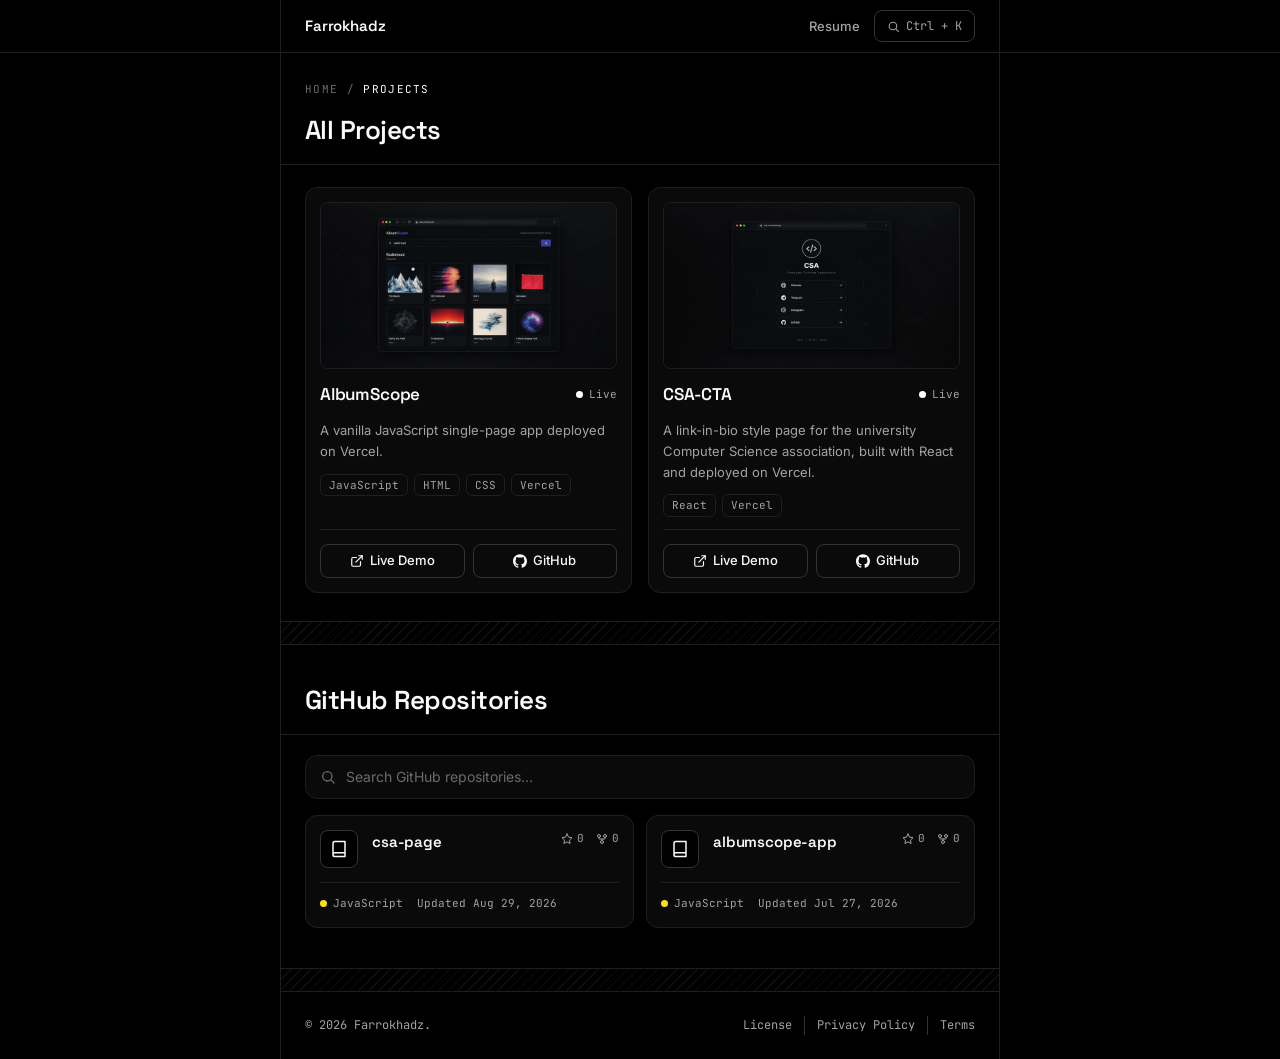
==== projects.html @ fb8f779f "set photo on cards" ====
<!doctype html>
<html lang="en">
  <head>
    <meta charset="UTF-8" />
    <meta name="viewport" content="width=device-width, initial-scale=1.0" />
    <meta name="description" content="Projects built by Farrokhadz." />
    <title>Projects</title>
    <link rel="preconnect" href="https://fonts.googleapis.com" />
    <link rel="preconnect" href="https://fonts.gstatic.com" crossorigin />
    <link
      href="https://fonts.googleapis.com/css2?family=Space+Grotesk:wght@500;600;700&family=Inter:wght@400;500;600&family=JetBrains+Mono:wght@400;700&display=swap"
      rel="stylesheet"
    />
    <link rel="stylesheet" href="style.css" />
  </head>
  <body>
    <header class="topbar">
      <div class="container topbar-inner">
        <a href="index.html" class="logo" aria-label="Aarab home">
          <span>Farrokhadz</span>
        </a>
        <div class="topbar-actions">
          <a href="#" class="topbar-link">Resume</a>
          <span class="tag search-badge">
            <svg
              width="12"
              height="12"
              viewBox="0 0 24 24"
              fill="none"
              stroke="currentColor"
              stroke-width="2"
              stroke-linecap="round"
              stroke-linejoin="round"
              aria-hidden="true"
            >
              <circle cx="11" cy="11" r="7" />
              <path d="M21 21l-4.35-4.35" />
            </svg>
            Ctrl + K
          </span>
        </div>
      </div>
    </header>

    <main class="container">
      <section class="section" id="projects">
        <nav class="label breadcrumb" aria-label="Breadcrumb"><a href="index.html">Home</a> / <span>Projects</span></nav>
        <div class="section-head">
          <h1 class="section-title">All Projects</h1>
        </div>
        <div class="projects-grid">
          <article class="card project-card">
            <img class="thumb project-thumb" src="images/AlbumScope.webp" alt="AlbumScope preview" width="1280" height="720" loading="lazy" />
            <div class="project-top">
              <h3 class="project-name">AlbumScope</h3>
              <span class="status"><span class="dot"></span>Live</span>
            </div>
            <p class="project-desc">A vanilla JavaScript single-page app deployed on Vercel.</p>
            <ul class="project-tags">
                <li class="tag">JavaScript</li>
                <li class="tag">HTML</li>
                <li class="tag">CSS</li>
                <li class="tag">Vercel</li>
            </ul>
            <div class="project-actions">
              <a href="https://albumscope.vercel.app/login.html" class="btn" target="_blank" rel="noopener noreferrer"><svg viewBox="0 0 24 24" fill="none" stroke="currentColor" stroke-width="2" stroke-linecap="round" stroke-linejoin="round" aria-hidden="true"><path d="M18 13v6a2 2 0 0 1-2 2H5a2 2 0 0 1-2-2V8a2 2 0 0 1 2-2h6" /><polyline points="15 3 21 3 21 9" /><line x1="10" y1="14" x2="21" y2="3" /></svg> Live Demo</a>
              <a href="https://github.com/Farrokhadz/albumscope-app" class="btn" target="_blank" rel="noopener noreferrer"><svg viewBox="0 0 24 24" fill="currentColor" aria-hidden="true"><path d="M12 .297c-6.63 0-12 5.373-12 12 0 5.303 3.438 9.8 8.205 11.385.6.113.82-.258.82-.577 0-.285-.01-1.04-.015-2.04-3.338.724-4.042-1.61-4.042-1.61C4.422 18.07 3.633 17.7 3.633 17.7c-1.087-.744.084-.729.084-.729 1.205.084 1.838 1.236 1.838 1.236 1.07 1.835 2.809 1.305 3.495.998.108-.776.417-1.305.76-1.605-2.665-.3-5.466-1.332-5.466-5.93 0-1.31.465-2.38 1.235-3.22-.135-.303-.54-1.523.105-3.176 0 0 1.005-.322 3.3 1.23.96-.267 1.98-.399 3-.405 1.02.006 2.04.138 3 .405 2.28-1.552 3.285-1.23 3.285-1.23.645 1.653.24 2.873.12 3.176.765.84 1.23 1.91 1.23 3.22 0 4.61-2.805 5.625-5.475 5.92.42.36.81 1.096.81 2.22 0 1.606-.015 2.896-.015 3.286 0 .315.21.69.825.57C20.565 22.092 24 17.592 24 12.297c0-6.627-5.373-12-12-12" /></svg> GitHub</a>
            </div>
          </article>
          <article class="card project-card">
            <img class="thumb project-thumb" src="images/Csa.webp" alt="CSA-CTA preview" width="1280" height="720" loading="lazy" />
            <div class="project-top">
              <h3 class="project-name">CSA-CTA</h3>
              <span class="status"><span class="dot"></span>Live</span>
            </div>
            <p class="project-desc">A link-in-bio style page for the university Computer Science association, built with React and deployed on Vercel.</p>
            <ul class="project-tags">
                <li class="tag">React</li>
                <li class="tag">Vercel</li>
            </ul>
            <div class="project-actions">
              <a href="https://www.razicsa.ir/" class="btn" target="_blank" rel="noopener noreferrer"><svg viewBox="0 0 24 24" fill="none" stroke="currentColor" stroke-width="2" stroke-linecap="round" stroke-linejoin="round" aria-hidden="true"><path d="M18 13v6a2 2 0 0 1-2 2H5a2 2 0 0 1-2-2V8a2 2 0 0 1 2-2h6" /><polyline points="15 3 21 3 21 9" /><line x1="10" y1="14" x2="21" y2="3" /></svg> Live Demo</a>
              <a href="https://github.com/Farrokhadz/csa-page" class="btn" target="_blank" rel="noopener noreferrer"><svg viewBox="0 0 24 24" fill="currentColor" aria-hidden="true"><path d="M12 .297c-6.63 0-12 5.373-12 12 0 5.303 3.438 9.8 8.205 11.385.6.113.82-.258.82-.577 0-.285-.01-1.04-.015-2.04-3.338.724-4.042-1.61-4.042-1.61C4.422 18.07 3.633 17.7 3.633 17.7c-1.087-.744.084-.729.084-.729 1.205.084 1.838 1.236 1.838 1.236 1.07 1.835 2.809 1.305 3.495.998.108-.776.417-1.305.76-1.605-2.665-.3-5.466-1.332-5.466-5.93 0-1.31.465-2.38 1.235-3.22-.135-.303-.54-1.523.105-3.176 0 0 1.005-.322 3.3 1.23.96-.267 1.98-.399 3-.405 1.02.006 2.04.138 3 .405 2.28-1.552 3.285-1.23 3.285-1.23.645 1.653.24 2.873.12 3.176.765.84 1.23 1.91 1.23 3.22 0 4.61-2.805 5.625-5.475 5.92.42.36.81 1.096.81 2.22 0 1.606-.015 2.896-.015 3.286 0 .315.21.69.825.57C20.565 22.092 24 17.592 24 12.297c0-6.627-5.373-12-12-12" /></svg> GitHub</a>
            </div>
          </article>
        </div>
      </section>
      <div class="hatch"></div>
      <section class="section" id="repos">
        <div class="section-head">
          <h2 class="section-title">GitHub Repositories</h2>
        </div>
        <label class="repo-search">
          <svg viewBox="0 0 24 24" fill="none" stroke="currentColor" stroke-width="2" stroke-linecap="round" stroke-linejoin="round" aria-hidden="true"><circle cx="11" cy="11" r="7" /><path d="M21 21l-4.35-4.35" /></svg>
          <input type="search" id="repo-filter" placeholder="Search GitHub repositories..." autocomplete="off" />
        </label>
        <div class="repo-list" id="repo-list">
          <a href="https://github.com/Farrokhadz/csa-page" class="card repo-card" target="_blank" rel="noopener noreferrer">
            <span class="repo-icon"><svg viewBox="0 0 24 24" fill="none" stroke="currentColor" stroke-width="2" stroke-linecap="round" stroke-linejoin="round" aria-hidden="true"><path d="M4 19.5v-15A2.5 2.5 0 0 1 6.5 2H20v20H6.5a2.5 2.5 0 0 1 0-5H20" /></svg></span>
            <div class="repo-body">
              <div class="repo-top">
                <h3 class="repo-name">csa-page</h3>
                <span class="repo-stats"><span class="repo-stat"><svg viewBox="0 0 24 24" fill="none" stroke="currentColor" stroke-width="2" stroke-linecap="round" stroke-linejoin="round" aria-hidden="true"><polygon points="12 2 15.09 8.26 22 9.27 17 14.14 18.18 21.02 12 17.77 5.82 21.02 7 14.14 2 9.27 8.91 8.26 12 2" /></svg> 0</span><span class="repo-stat"><svg viewBox="0 0 24 24" fill="none" stroke="currentColor" stroke-width="2" stroke-linecap="round" stroke-linejoin="round" aria-hidden="true"><circle cx="12" cy="18" r="3" /><circle cx="6" cy="6" r="3" /><circle cx="18" cy="6" r="3" /><path d="M18 9v2c0 .6-.4 1-1 1H7c-.6 0-1-.4-1-1V9" /><path d="M12 12v3" /></svg> 0</span></span>
              </div>
            </div>
            <div class="repo-foot">
              <span class="status"><span class="dot lang-javascript"></span>JavaScript</span>
              <span class="status">Updated Aug 29, 2026</span>
            </div>
          </a>
          <a href="https://github.com/Farrokhadz/albumscope-app" class="card repo-card" target="_blank" rel="noopener noreferrer">
            <span class="repo-icon"><svg viewBox="0 0 24 24" fill="none" stroke="currentColor" stroke-width="2" stroke-linecap="round" stroke-linejoin="round" aria-hidden="true"><path d="M4 19.5v-15A2.5 2.5 0 0 1 6.5 2H20v20H6.5a2.5 2.5 0 0 1 0-5H20" /></svg></span>
            <div class="repo-body">
              <div class="repo-top">
                <h3 class="repo-name">albumscope-app</h3>
                <span class="repo-stats"><span class="repo-stat"><svg viewBox="0 0 24 24" fill="none" stroke="currentColor" stroke-width="2" stroke-linecap="round" stroke-linejoin="round" aria-hidden="true"><polygon points="12 2 15.09 8.26 22 9.27 17 14.14 18.18 21.02 12 17.77 5.82 21.02 7 14.14 2 9.27 8.91 8.26 12 2" /></svg> 0</span><span class="repo-stat"><svg viewBox="0 0 24 24" fill="none" stroke="currentColor" stroke-width="2" stroke-linecap="round" stroke-linejoin="round" aria-hidden="true"><circle cx="12" cy="18" r="3" /><circle cx="6" cy="6" r="3" /><circle cx="18" cy="6" r="3" /><path d="M18 9v2c0 .6-.4 1-1 1H7c-.6 0-1-.4-1-1V9" /><path d="M12 12v3" /></svg> 0</span></span>
              </div>
            </div>
            <div class="repo-foot">
              <span class="status"><span class="dot lang-javascript"></span>JavaScript</span>
              <span class="status">Updated Jul 27, 2026</span>
            </div>
          </a>
        </div>
        <p class="repo-empty" id="repo-empty" hidden>No repositories match your search.</p>
      </section>
      <div class="hatch"></div>
    </main>
    <footer class="container">
      <div class="footer-bar">
        <p>&copy; 2026 Farrokhadz.</p>
        <nav class="footer-links" aria-label="Footer">
          <a href="https://github.com/Farrokhadz/Portfolio/blob/main/LICENSE" target="_blank" rel="noopener noreferrer">License</a>
          <a href="#">Privacy Policy</a>
          <a href="#">Terms</a>
        </nav>
      </div>
    </footer>
    <script>
      const filter = document.getElementById("repo-filter");
      const cards = document.querySelectorAll("#repo-list .repo-card");
      const empty = document.getElementById("repo-empty");

      filter.addEventListener("input", () => {
        const query = filter.value.trim().toLowerCase();
        let visible = 0;

        cards.forEach((card) => {
          const match = card.textContent.toLowerCase().includes(query);
          card.hidden = !match;
          if (match) visible++;
        });

        empty.hidden = visible > 0;
      });
    </script>
  </body>
</html>
---- style.css ----
:root {
  --bg: #000;
  --surface: #0a0a0a;
  --surface-2: #111;
  --border: #1f1f1f;
  --border-strong: #333;
  --text: #fafafa;
  --muted: #a3a3a3;
  --subtle: #6b6b6b;
  --font-display: "Space Grotesk", sans-serif;
  --font-body: "Inter", sans-serif;
  --font-mono: "JetBrains Mono", monospace;
  --radius-lg: 12px;
  --radius-sm: 8px;
  --column: 720px;
}

*,
*::before,
*::after {
  box-sizing: border-box;
  margin: 0;
  padding: 0;
}

html {
  scroll-behavior: smooth;
  -webkit-text-size-adjust: 100%;
}

body {
  background: var(--bg);
  color: var(--muted);
  font-family: var(--font-body);
  font-size: 15px;
  line-height: 1.6;
  -webkit-font-smoothing: antialiased;
}

img,
svg {
  display: block;
  max-width: 100%;
}

a {
  color: inherit;
  text-decoration: none;
}

button,
input,
textarea {
  font: inherit;
  color: inherit;
}

button {
  background: none;
  border: 0;
  cursor: pointer;
}

ul,
ol {
  list-style: none;
}

h1,
h2,
h3,
h4 {
  font-family: var(--font-display);
  color: var(--text);
  font-weight: 600;
}

strong,
b {
  color: var(--text);
  font-weight: 600;
}

.container {
  width: 100%;
  max-width: var(--column);
  margin: 0 auto;
}

.section {
  padding: 32px 18px;
}

.section-title {
  font-family: var(--font-display);
  font-weight: 600;
  font-size: 26px;
  line-height: 1.2;
  letter-spacing: -0.02em;
  color: var(--text);
}

.label {
  font-family: var(--font-mono);
  font-weight: 400;
  font-size: 11px;
  text-transform: uppercase;
  letter-spacing: 0.12em;
  color: var(--subtle);
}

.hatch {
  height: 24px;
  border-top: 1px solid var(--border);
  border-bottom: 1px solid var(--border);
  background: repeating-linear-gradient(
    135deg,
    rgba(255, 255, 255, 0.06) 0 1px,
    transparent 1px 7px
  );
}

.btn {
  display: inline-flex;
  align-items: center;
  justify-content: center;
  gap: 6px;
  padding: 8px 14px;
  border: 1px solid var(--border-strong);
  border-radius: var(--radius-sm);
  background: transparent;
  color: var(--text);
  font-family: var(--font-body);
  font-weight: 500;
  font-size: 13px;
  line-height: 1.2;
  cursor: pointer;
  transition:
    background 0.15s,
    border-color 0.15s;
}

.btn:hover {
  background: var(--surface-2);
}

.btn.primary {
  background: #fff;
  color: #000;
  border-color: #fff;
}

.btn.primary:hover {
  background: #d4d4d4;
  border-color: #d4d4d4;
}

.tag {
  display: inline-flex;
  align-items: center;
  gap: 6px;
  padding: 2px 8px;
  border: 1px solid var(--border);
  border-radius: 6px;
  background: var(--surface);
  color: var(--muted);
  font-family: var(--font-mono);
  font-weight: 400;
  font-size: 11px;
  line-height: 1.5;
}

.status {
  display: inline-flex;
  align-items: center;
  gap: 6px;
  color: var(--muted);
  font-family: var(--font-mono);
  font-weight: 400;
  font-size: 11px;
}

.dot {
  flex-shrink: 0;
  width: 7px;
  height: 7px;
  border-radius: 50%;
  background: #fff;
}

.dot.hollow {
  background: transparent;
  border: 1.5px solid #fff;
}

.card {
  padding: 14px;
  background: var(--surface);
  border: 1px solid var(--border);
  border-radius: var(--radius-lg);
  transition:
    background 0.15s,
    border-color 0.15s;
}

.card:hover {
  background: var(--surface-2);
  border-color: var(--border-strong);
}

.thumb {
  height: 110px;
  border: 1px solid var(--border);
  border-radius: var(--radius-sm);
  background:
    repeating-linear-gradient(
      135deg,
      rgba(255, 255, 255, 0.06) 0 1px,
      transparent 1px 7px
    ),
    var(--surface-2);
}

.topbar {
  position: sticky;
  top: 0;
  z-index: 50;
  background: rgba(0, 0, 0, 0.88);
  -webkit-backdrop-filter: blur(8px);
  backdrop-filter: blur(8px);
  border-bottom: 1px solid var(--border);
}

.topbar-inner {
  display: flex;
  align-items: center;
  justify-content: space-between;
  height: 52px;
  padding: 0 18px;
}

.logo {
  display: inline-flex;
  align-items: center;
  gap: 8px;
  font-family: var(--font-display);
  font-weight: 600;
  font-size: 15px;
  letter-spacing: -0.01em;
  color: var(--text);
}

.topbar-actions {
  display: flex;
  align-items: center;
  gap: 14px;
}

.topbar-link {
  font-size: 13px;
  font-weight: 500;
  color: var(--muted);
  transition: color 0.15s;
}

.topbar-link:hover {
  color: var(--text);
}

.search-badge {
  gap: 6px;
  padding: 6px 12px;
  border-radius: var(--radius-sm);
  background: var(--bg);
  border-color: var(--border-strong);
  color: var(--muted);
  font-size: 12px;
  cursor: pointer;
  transition: background 0.15s, border-color 0.15s, color 0.15s;
}

.search-badge svg {
  width: 13px;
  height: 13px;
}

.search-badge:hover {
  background: var(--border-strong);
  border-color: var(--subtle);
  color: var(--text);
}

.hero-banner {
  display: flex;
  flex-direction: column;
  justify-content: center;
  align-items: center;
  text-align: center;
  gap: 2px;
  min-height: 190px;
  padding: 20px 18px;
  border-bottom: 1px solid var(--border);
  position: relative;
  overflow: hidden;
  background: repeating-linear-gradient(135deg, transparent 0 7px, #1b1b1b 7px 8px), var(--surface);
}

.hero-banner p {
  font-size: 18px;
  line-height: 1.4;
  color: var(--muted);
}

.hero-banner .hero-quote {
  font-family: var(--font-display);
  font-weight: 600;
  font-size: 28px;
  letter-spacing: -0.01em;
  color: var(--text);
}
.hero-banner p {
  position: relative;
  z-index: 1;
}

.hero-code {
  position: absolute;
  top: 14px;
  left: 18px;
  z-index: 0;
  font-family: var(--font-mono);
  font-weight: 400;
  font-size: 12px;
  line-height: 1.4;
  color: var(--subtle);
}

.cursor {
  display: inline-block;
  width: 6px;
  height: 13px;
  margin-left: 3px;
  background: var(--muted);
  vertical-align: middle;
  animation: blink 1s steps(2) infinite;
}

@keyframes blink {
  50% {
    opacity: 0;
  }
}

.hero-body {
  display: flex;
  align-items: stretch;
  gap: 12px;
}

.hero-photo {
  object-fit: cover;
  object-position: center top;
  flex-shrink: 0;
  align-self: flex-start;
  width: 126px;
  height: 126px;
  border-color: var(--border-strong);
}

.hero-actions .btn {
  padding: 8px 7px;
  font-size: 12px;
}

.hero-info {
  display: flex;
  flex-direction: column;
  align-items: flex-start;
  gap: 4px;
  min-width: 0;
}

.hero-name {
  font-family: var(--font-display);
  font-weight: 700;
  font-size: clamp(28px, 8vw, 40px);
  line-height: 1.1;
  letter-spacing: -0.02em;
  color: var(--text);
}

.hero-role {
  font-size: 13px;
  color: var(--subtle);
}

.hero-meta {
  font-family: var(--font-mono);
  font-weight: 400;
  font-size: 12px;
  color: var(--muted);
}

.hero-actions {
  display: flex;
  flex-wrap: wrap;
  gap: 6px;
  margin-top: 10px;
}

@media (min-width: 768px) {
  .container {
    border-left: 1px solid var(--border);
    border-right: 1px solid var(--border);
  }

  .section {
    padding: 40px 24px;
  }

  .topbar-inner {
    padding: 0 24px;
  }

  .hero-banner {
    min-height: 190px;
    padding: 24px;
  }

  .hero-banner p {
    font-size: 22px;
  }

  .hero-code {
    top: 18px;
    left: 24px;
    font-size: 13px;
  }

  .hero-banner .hero-quote {
    font-size: 36px;
  }

  .hero-body {
    gap: 22px;
  }

  .hero-photo {
    width: 140px;
    height: 140px;
  }

  .hero-actions {
    gap: 8px;
  }

  .hero-actions .btn {
    padding: 8px 14px;
    font-size: 13px;
  }
}
.hero-banner p {
  position: relative;
  z-index: 1;
}

.hero-code {
  position: absolute;
  top: 14px;
  left: 18px;
  z-index: 0;
  font-family: var(--font-mono);
  font-weight: 400;
  font-size: 12px;
  line-height: 1.4;
  color: var(--subtle);
}

.cursor {
  display: inline-block;
  width: 6px;
  height: 13px;
  margin-left: 3px;
  background: var(--muted);
  vertical-align: middle;
  animation: blink 1s steps(2) infinite;
}

@keyframes blink {
  50% {
    opacity: 0;
  }
}

#about,
#skills {
  padding: 24px 18px;
}

.about-title {
  margin: 0 -18px;
  padding: 0 18px 16px;
  border-bottom: 1px solid var(--border);
  font-size: 32px;
}

.about-list {
  display: flex;
  flex-direction: column;
  gap: 20px;
  margin-top: 20px;
  padding-left: 22px;
  list-style: disc;
  color: var(--text);
  font-size: 17px;
  line-height: 1.7;
}

.about-list li::marker {
  color: var(--text);
}

.about-list strong {
  color: inherit;
  border-bottom: 1px solid var(--border-strong);
}

@media (min-width: 768px) {
  #about,
  #skills {
    padding: 28px 24px;
  }

  .about-title {
    margin: 0 -24px;
    padding: 0 24px 18px;
    font-size: 36px;
  }

  .about-list {
    gap: 22px;
    margin-top: 22px;
    font-size: 18px;
  }
}

.skill-groups {
  display: flex;
  flex-direction: column;
  gap: 20px;
  margin-top: 20px;
}

.skill-group {
  display: flex;
  flex-direction: column;
  gap: 12px;
}

.skill-group + .skill-group {
  padding-top: 20px;
  border-top: 1px solid var(--border);
}

.chips {
  display: flex;
  flex-wrap: wrap;
  align-items: center;
  gap: 10px;
}

.chip {
  display: inline-flex;
  align-items: center;
  gap: 10px;
  padding: 6px 16px 6px 6px;
  background: var(--surface);
  border: 1px solid var(--border);
  border-radius: 999px;
  color: var(--text);
  font-size: 14px;
  font-weight: 500;
  line-height: 1.2;
  transition: background 0.15s, border-color 0.15s;
}

.chip:hover {
  background: var(--surface-2);
  border-color: var(--border-strong);
}

.chip-icon {
  display: grid;
  place-items: center;
  flex-shrink: 0;
  width: 30px;
  height: 30px;
  background: var(--bg);
  border: 1px solid var(--border);
  border-radius: 50%;
}

.chip-icon svg {
  width: 16px;
  height: 16px;
}

.skill-group .label {
  font-family: var(--font-mono);
  font-weight: 700;
  font-size: 12px;
  color: var(--muted);
}

#projects {
  padding: 24px 18px;
}

.section-head {
  display: flex;
  align-items: center;
  justify-content: space-between;
  gap: 12px;
  margin: 0 -18px;
  padding: 0 18px 16px;
  border-bottom: 1px solid var(--border);
}

.section-head .section-title {
  font-size: 26px;
}

.breadcrumb {
  margin-bottom: 16px;
}

.breadcrumb a {
  transition: color 0.15s;
}

.breadcrumb a:hover,
.breadcrumb span {
  color: var(--text);
}

.projects-grid {
  display: grid;
  grid-template-columns: 1fr;
  gap: 16px;
  margin-top: 20px;
}

.project-card {
  display: flex;
  flex-direction: column;
  gap: 12px;
}

.project-thumb {
  display: grid;
  place-items: center;
  height: auto;
  aspect-ratio: 16 / 9;
  font-family: var(--font-mono);
  font-size: 11px;
  text-transform: uppercase;
  letter-spacing: 0.12em;
  color: var(--subtle);
  object-fit: cover;
}

.project-top {
  display: flex;
  align-items: center;
  justify-content: space-between;
  gap: 8px;
}

.project-name {
  font-size: 17px;
  letter-spacing: -0.01em;
}

.project-desc {
  font-size: 13px;
  line-height: 1.6;
}

.project-tags {
  display: flex;
  flex-wrap: wrap;
  gap: 6px;
}

.project-actions {
  display: grid;
  grid-template-columns: 1fr 1fr;
  gap: 8px;
  margin-top: auto;
  padding-top: 14px;
  border-top: 1px solid var(--border);
}

.btn svg {
  flex-shrink: 0;
  width: 14px;
  height: 14px;
}

@media (min-width: 768px) {
  #projects {
    padding: 28px 24px;
  }

  .section-head {
    margin: 0 -24px;
    padding: 0 24px 18px;
  }

  .projects-grid {
    grid-template-columns: 1fr 1fr;
    margin-top: 22px;
  }
}

.repo-search {
  display: flex;
  align-items: center;
  gap: 10px;
  margin-top: 20px;
  padding: 10px 14px;
  background: var(--surface);
  border: 1px solid var(--border);
  border-radius: var(--radius-lg);
  color: var(--subtle);
  transition: border-color 0.15s;
}

.repo-search:focus-within {
  border-color: var(--border-strong);
}

.repo-search svg {
  flex-shrink: 0;
  width: 16px;
  height: 16px;
}

.repo-search input {
  flex: 1;
  min-width: 0;
  background: transparent;
  border: 0;
  outline: 0;
  color: var(--text);
  font-size: 14px;
}

.repo-search input::placeholder {
  color: var(--subtle);
}

.repo-list {
  display: grid;
  grid-template-columns: 1fr;
  gap: 12px;
  margin-top: 16px;
}

.repo-card {
  display: grid;
  grid-template-columns: auto 1fr;
  align-items: start;
  gap: 14px;
}

.repo-icon {
  display: grid;
  place-items: center;
  width: 38px;
  height: 38px;
  background: var(--bg);
  border: 1px solid var(--border-strong);
  border-radius: var(--radius-sm);
  color: var(--text);
}

.repo-icon svg {
  width: 18px;
  height: 18px;
}

.repo-body {
  display: flex;
  flex-direction: column;
  gap: 8px;
  min-width: 0;
}

.repo-card[hidden] {
  display: none;
}

.repo-top {
  display: flex;
  align-items: flex-start;
  justify-content: space-between;
  gap: 12px;
}

.repo-name {
  font-size: 15px;
  letter-spacing: -0.01em;
  overflow-wrap: anywhere;
}

.repo-stats {
  display: flex;
  flex-shrink: 0;
  gap: 12px;
}

.repo-stat {
  display: inline-flex;
  align-items: center;
  gap: 4px;
  font-family: var(--font-mono);
  font-size: 11px;
  color: var(--muted);
}

.repo-stat svg {
  width: 12px;
  height: 12px;
}

.repo-foot {
  grid-column: 1 / -1;
  display: flex;
  flex-wrap: wrap;
  align-items: center;
  gap: 4px 14px;
  padding-top: 12px;
  border-top: 1px solid var(--border);
}

.repo-empty {
  margin-top: 16px;
  font-size: 13px;
  color: var(--subtle);
}

.dot.lang-javascript {
  background: #f7df1e;
}

.dot.lang-python {
  background: #3776ab;
}

.dot.lang-html {
  background: #e44d26;
}

@media (min-width: 768px) {
  .repo-list {
    grid-template-columns: 1fr 1fr;
  }
}

#contact {
  padding: 24px 18px;
}

.contact-block {
  margin: 0 -18px;
  padding: 20px 18px;
  border-bottom: 1px solid var(--border);
}

.contact-block:last-child {
  padding-bottom: 0;
  border-bottom: 0;
}

.contact-mail-row {
  display: flex;
  align-items: flex-end;
  justify-content: space-between;
  gap: 16px;
  margin-top: 10px;
}

.contact-email {
  font-family: var(--font-display);
  font-weight: 600;
  font-size: clamp(22px, 6.4vw, 40px);
  line-height: 1.1;
  letter-spacing: -0.02em;
  color: var(--text);
  overflow-wrap: anywhere;
}

.contact-copy {
  display: inline-flex;
  align-items: center;
  flex-shrink: 0;
  gap: 6px;
  padding: 4px 0;
  font-family: var(--font-mono);
  font-size: 11px;
  text-transform: uppercase;
  letter-spacing: 0.12em;
  color: var(--muted);
  transition: color 0.15s;
}

.contact-copy:hover {
  color: var(--text);
}

.contact-copy svg {
  width: 14px;
  height: 14px;
}

.contact-form {
  display: flex;
  flex-direction: column;
  gap: 12px;
  margin-top: 12px;
}

.form-row {
  display: grid;
  grid-template-columns: 1fr;
  gap: 12px;
}

.field {
  width: 100%;
  padding: 12px 14px;
  background: var(--surface);
  border: 1px solid var(--border);
  border-radius: var(--radius-lg);
  color: var(--text);
  font-family: var(--font-body);
  font-size: 14px;
  transition: border-color 0.15s;
}

.field::placeholder {
  color: var(--subtle);
}

.field:focus {
  outline: 0;
  border-color: var(--border-strong);
}

textarea.field {
  min-height: 120px;
  resize: vertical;
}

.contact-form .btn {
  width: 100%;
  padding: 12px 14px;
  font-size: 14px;
}

.form-note {
  font-size: 12px;
  color: var(--subtle);
}

.connect-list {
  display: grid;
  grid-template-columns: 1fr 1fr;
  gap: 14px 12px;
  margin-top: 12px;
}

.connect-link {
  display: inline-flex;
  align-items: center;
  gap: 8px;
  font-family: var(--font-mono);
  font-size: 12px;
  color: var(--muted);
  transition: color 0.15s;
}

.connect-link:hover {
  color: var(--text);
}

.connect-link svg {
  flex-shrink: 0;
  width: 16px;
  height: 16px;
}

@media (min-width: 768px) {
  #contact {
    padding: 28px 24px;
  }

  .contact-block {
    margin: 0 -24px;
    padding: 24px;
  }

  .contact-block:last-child {
    padding-bottom: 0;
  }

  .form-row {
    grid-template-columns: 1fr 1fr;
  }

  .connect-list {
    grid-template-columns: repeat(4, 1fr);
  }
}

.footer-bar {
  display: flex;
  flex-wrap: wrap;
  align-items: center;
  justify-content: space-between;
  gap: 10px 16px;
  padding: 24px 18px;
  font-family: var(--font-mono);
  font-size: 12px;
  color: var(--muted);
}

.footer-links {
  display: flex;
  flex-wrap: wrap;
  align-items: center;
}

.footer-links a {
  padding: 0 12px;
  transition: color 0.15s;
}

.footer-links a + a {
  border-left: 1px solid var(--border-strong);
}

.footer-links a:last-child {
  padding-right: 0;
}

.footer-links a:hover {
  color: var(--text);
}

@media (min-width: 768px) {
  .footer-bar {
    padding: 24px;
  }
}

img.project-thumb {
  display: block;
  width: 100%;
}
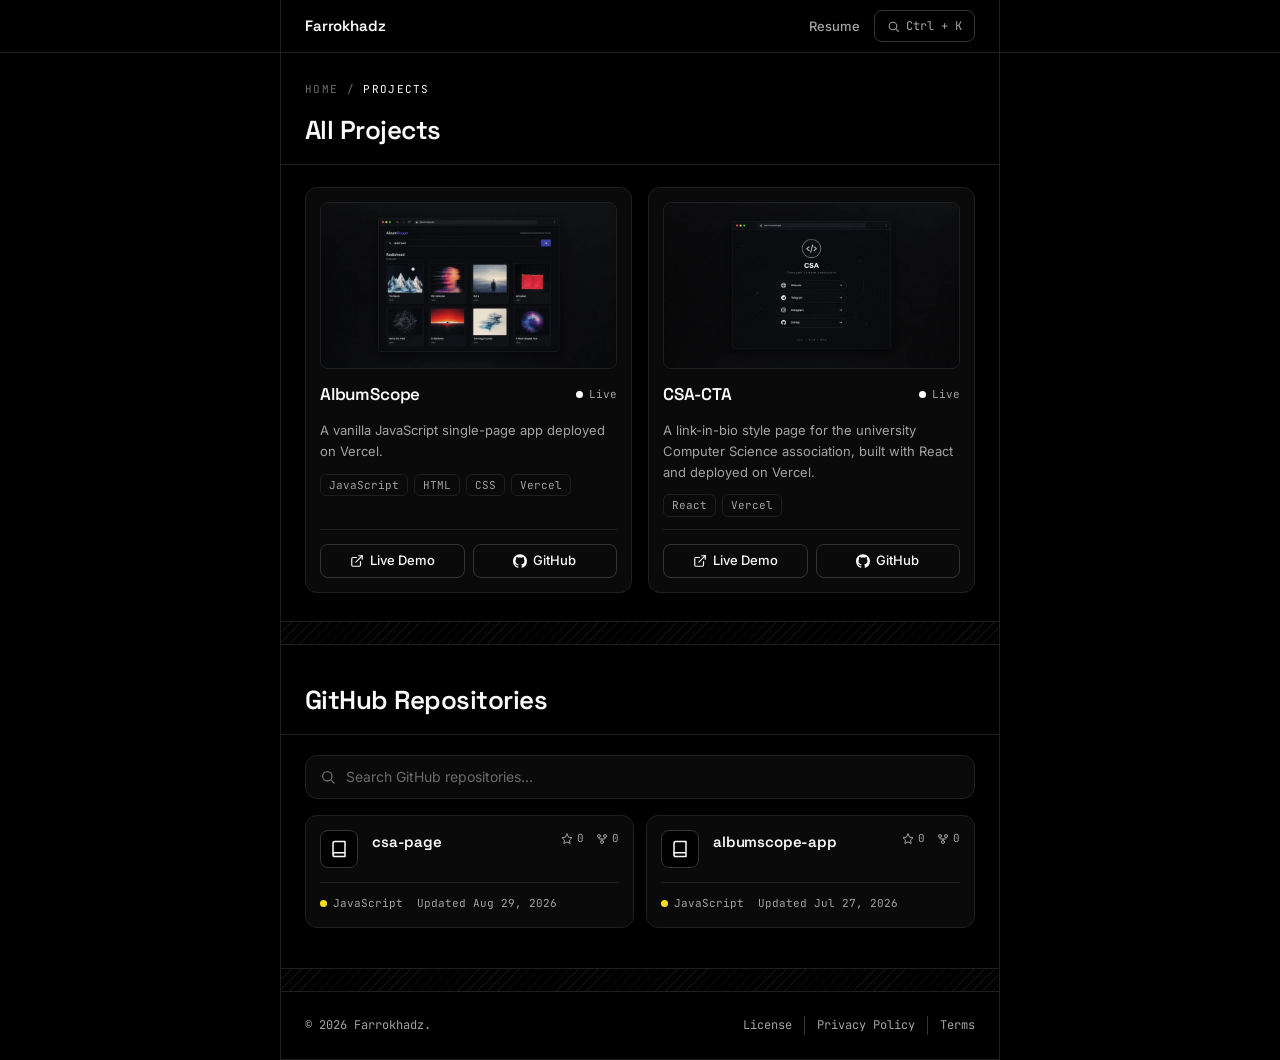
==== commit 539afa30: "style: keep footer inside the site column and remove its background" ====
--- a/projects.html
+++ b/projects.html
@@ -126,7 +126,7 @@
       </section>
       <div class="hatch"></div>
     </main>
-    <footer class="container">
+    <footer class="container footer">
       <div class="footer-bar">
         <p>&copy; 2026 Farrokhadz.</p>
         <nav class="footer-links" aria-label="Footer">
--- a/style.css
+++ b/style.css
@@ -1068,4 +1068,8 @@
 img.project-thumb {
   display: block;
   width: 100%;
+}
+
+.footer {
+  border-bottom: 1px solid var(--border);
 }
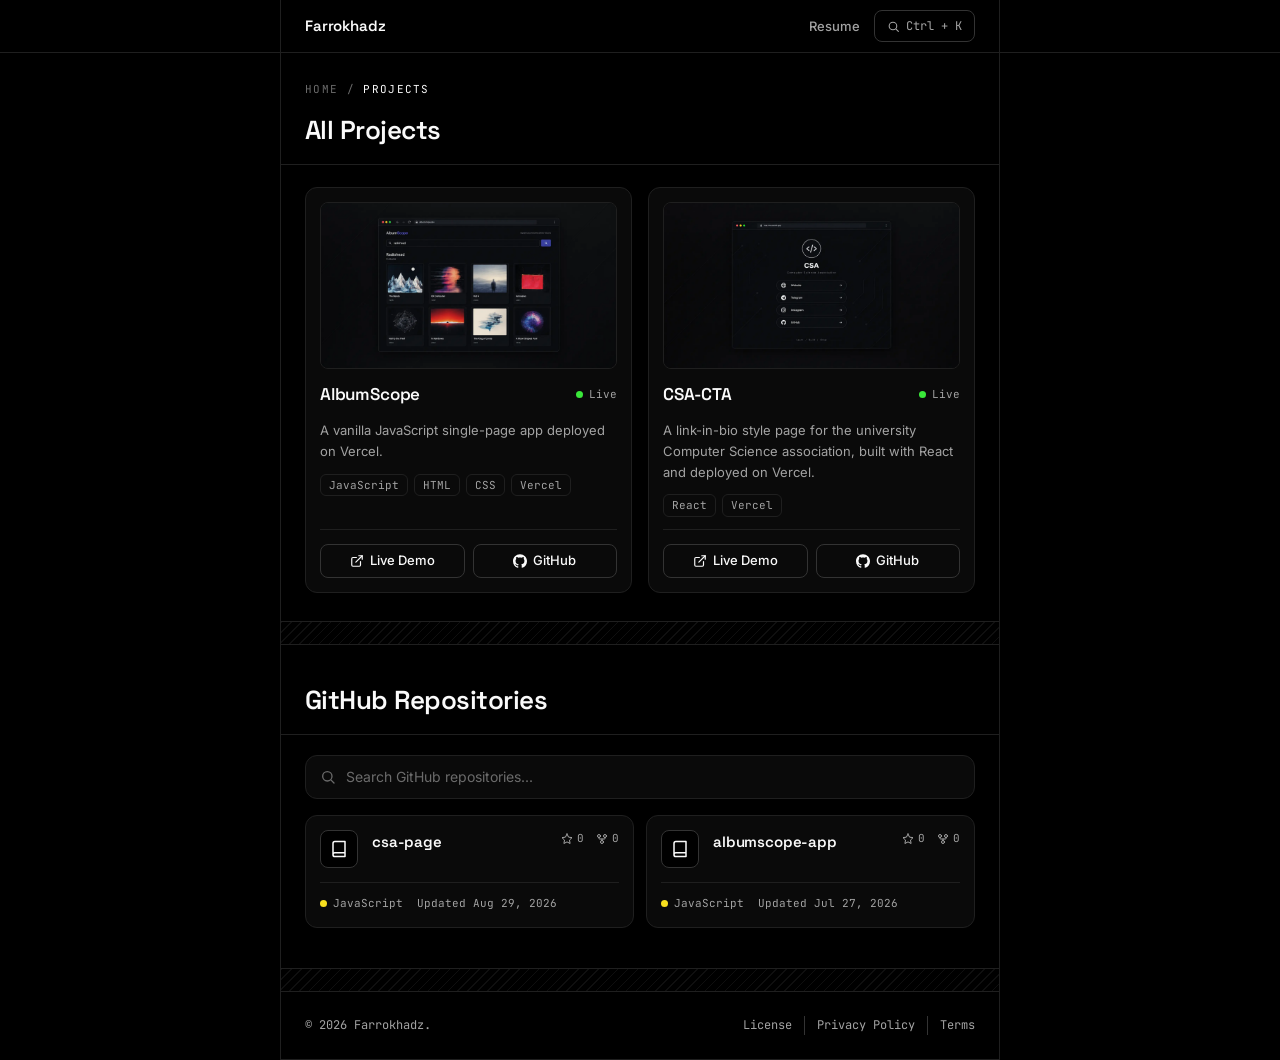
==== commit 524894ad: "add formspace for message section" ====
--- a/projects.html
+++ b/projects.html
@@ -20,7 +20,7 @@
           <span>Farrokhadz</span>
         </a>
         <div class="topbar-actions">
-          <a href="#" class="topbar-link">Resume</a>
+          <a href="resume.html" class="topbar-link">Resume</a>
           <span class="tag search-badge">
             <svg
               width="12"
@@ -44,43 +44,136 @@
 
     <main class="container">
       <section class="section" id="projects">
-        <nav class="label breadcrumb" aria-label="Breadcrumb"><a href="index.html">Home</a> / <span>Projects</span></nav>
+        <nav class="label breadcrumb" aria-label="Breadcrumb">
+          <a href="index.html">Home</a> / <span>Projects</span>
+        </nav>
         <div class="section-head">
           <h1 class="section-title">All Projects</h1>
         </div>
         <div class="projects-grid">
           <article class="card project-card">
-            <img class="thumb project-thumb" src="images/AlbumScope.webp" alt="AlbumScope preview" width="1280" height="720" loading="lazy" />
+            <img
+              class="thumb project-thumb"
+              src="images/AlbumScope.webp"
+              alt="AlbumScope preview"
+              width="1280"
+              height="720"
+              loading="lazy"
+            />
             <div class="project-top">
               <h3 class="project-name">AlbumScope</h3>
               <span class="status"><span class="dot"></span>Live</span>
             </div>
-            <p class="project-desc">A vanilla JavaScript single-page app deployed on Vercel.</p>
+            <p class="project-desc">
+              A vanilla JavaScript single-page app deployed on Vercel.
+            </p>
             <ul class="project-tags">
-                <li class="tag">JavaScript</li>
-                <li class="tag">HTML</li>
-                <li class="tag">CSS</li>
-                <li class="tag">Vercel</li>
+              <li class="tag">JavaScript</li>
+              <li class="tag">HTML</li>
+              <li class="tag">CSS</li>
+              <li class="tag">Vercel</li>
             </ul>
             <div class="project-actions">
-              <a href="https://albumscope.vercel.app/login.html" class="btn" target="_blank" rel="noopener noreferrer"><svg viewBox="0 0 24 24" fill="none" stroke="currentColor" stroke-width="2" stroke-linecap="round" stroke-linejoin="round" aria-hidden="true"><path d="M18 13v6a2 2 0 0 1-2 2H5a2 2 0 0 1-2-2V8a2 2 0 0 1 2-2h6" /><polyline points="15 3 21 3 21 9" /><line x1="10" y1="14" x2="21" y2="3" /></svg> Live Demo</a>
-              <a href="https://github.com/Farrokhadz/albumscope-app" class="btn" target="_blank" rel="noopener noreferrer"><svg viewBox="0 0 24 24" fill="currentColor" aria-hidden="true"><path d="M12 .297c-6.63 0-12 5.373-12 12 0 5.303 3.438 9.8 8.205 11.385.6.113.82-.258.82-.577 0-.285-.01-1.04-.015-2.04-3.338.724-4.042-1.61-4.042-1.61C4.422 18.07 3.633 17.7 3.633 17.7c-1.087-.744.084-.729.084-.729 1.205.084 1.838 1.236 1.838 1.236 1.07 1.835 2.809 1.305 3.495.998.108-.776.417-1.305.76-1.605-2.665-.3-5.466-1.332-5.466-5.93 0-1.31.465-2.38 1.235-3.22-.135-.303-.54-1.523.105-3.176 0 0 1.005-.322 3.3 1.23.96-.267 1.98-.399 3-.405 1.02.006 2.04.138 3 .405 2.28-1.552 3.285-1.23 3.285-1.23.645 1.653.24 2.873.12 3.176.765.84 1.23 1.91 1.23 3.22 0 4.61-2.805 5.625-5.475 5.92.42.36.81 1.096.81 2.22 0 1.606-.015 2.896-.015 3.286 0 .315.21.69.825.57C20.565 22.092 24 17.592 24 12.297c0-6.627-5.373-12-12-12" /></svg> GitHub</a>
+              <a
+                href="https://albumscope.vercel.app/login.html"
+                class="btn"
+                target="_blank"
+                rel="noopener noreferrer"
+                ><svg
+                  viewBox="0 0 24 24"
+                  fill="none"
+                  stroke="currentColor"
+                  stroke-width="2"
+                  stroke-linecap="round"
+                  stroke-linejoin="round"
+                  aria-hidden="true"
+                >
+                  <path
+                    d="M18 13v6a2 2 0 0 1-2 2H5a2 2 0 0 1-2-2V8a2 2 0 0 1 2-2h6"
+                  />
+                  <polyline points="15 3 21 3 21 9" />
+                  <line x1="10" y1="14" x2="21" y2="3" />
+                </svg>
+                Live Demo</a
+              >
+              <a
+                href="https://github.com/Farrokhadz/albumscope-app"
+                class="btn"
+                target="_blank"
+                rel="noopener noreferrer"
+                ><svg
+                  viewBox="0 0 24 24"
+                  fill="currentColor"
+                  aria-hidden="true"
+                >
+                  <path
+                    d="M12 .297c-6.63 0-12 5.373-12 12 0 5.303 3.438 9.8 8.205 11.385.6.113.82-.258.82-.577 0-.285-.01-1.04-.015-2.04-3.338.724-4.042-1.61-4.042-1.61C4.422 18.07 3.633 17.7 3.633 17.7c-1.087-.744.084-.729.084-.729 1.205.084 1.838 1.236 1.838 1.236 1.07 1.835 2.809 1.305 3.495.998.108-.776.417-1.305.76-1.605-2.665-.3-5.466-1.332-5.466-5.93 0-1.31.465-2.38 1.235-3.22-.135-.303-.54-1.523.105-3.176 0 0 1.005-.322 3.3 1.23.96-.267 1.98-.399 3-.405 1.02.006 2.04.138 3 .405 2.28-1.552 3.285-1.23 3.285-1.23.645 1.653.24 2.873.12 3.176.765.84 1.23 1.91 1.23 3.22 0 4.61-2.805 5.625-5.475 5.92.42.36.81 1.096.81 2.22 0 1.606-.015 2.896-.015 3.286 0 .315.21.69.825.57C20.565 22.092 24 17.592 24 12.297c0-6.627-5.373-12-12-12"
+                  />
+                </svg>
+                GitHub</a
+              >
             </div>
           </article>
           <article class="card project-card">
-            <img class="thumb project-thumb" src="images/Csa.webp" alt="CSA-CTA preview" width="1280" height="720" loading="lazy" />
+            <img
+              class="thumb project-thumb"
+              src="images/Csa.webp"
+              alt="CSA-CTA preview"
+              width="1280"
+              height="720"
+              loading="lazy"
+            />
             <div class="project-top">
               <h3 class="project-name">CSA-CTA</h3>
               <span class="status"><span class="dot"></span>Live</span>
             </div>
-            <p class="project-desc">A link-in-bio style page for the university Computer Science association, built with React and deployed on Vercel.</p>
+            <p class="project-desc">
+              A link-in-bio style page for the university Computer Science
+              association, built with React and deployed on Vercel.
+            </p>
             <ul class="project-tags">
-                <li class="tag">React</li>
-                <li class="tag">Vercel</li>
+              <li class="tag">React</li>
+              <li class="tag">Vercel</li>
             </ul>
             <div class="project-actions">
-              <a href="https://www.razicsa.ir/" class="btn" target="_blank" rel="noopener noreferrer"><svg viewBox="0 0 24 24" fill="none" stroke="currentColor" stroke-width="2" stroke-linecap="round" stroke-linejoin="round" aria-hidden="true"><path d="M18 13v6a2 2 0 0 1-2 2H5a2 2 0 0 1-2-2V8a2 2 0 0 1 2-2h6" /><polyline points="15 3 21 3 21 9" /><line x1="10" y1="14" x2="21" y2="3" /></svg> Live Demo</a>
-              <a href="https://github.com/Farrokhadz/csa-page" class="btn" target="_blank" rel="noopener noreferrer"><svg viewBox="0 0 24 24" fill="currentColor" aria-hidden="true"><path d="M12 .297c-6.63 0-12 5.373-12 12 0 5.303 3.438 9.8 8.205 11.385.6.113.82-.258.82-.577 0-.285-.01-1.04-.015-2.04-3.338.724-4.042-1.61-4.042-1.61C4.422 18.07 3.633 17.7 3.633 17.7c-1.087-.744.084-.729.084-.729 1.205.084 1.838 1.236 1.838 1.236 1.07 1.835 2.809 1.305 3.495.998.108-.776.417-1.305.76-1.605-2.665-.3-5.466-1.332-5.466-5.93 0-1.31.465-2.38 1.235-3.22-.135-.303-.54-1.523.105-3.176 0 0 1.005-.322 3.3 1.23.96-.267 1.98-.399 3-.405 1.02.006 2.04.138 3 .405 2.28-1.552 3.285-1.23 3.285-1.23.645 1.653.24 2.873.12 3.176.765.84 1.23 1.91 1.23 3.22 0 4.61-2.805 5.625-5.475 5.92.42.36.81 1.096.81 2.22 0 1.606-.015 2.896-.015 3.286 0 .315.21.69.825.57C20.565 22.092 24 17.592 24 12.297c0-6.627-5.373-12-12-12" /></svg> GitHub</a>
+              <a
+                href="https://www.razicsa.ir/"
+                class="btn"
+                target="_blank"
+                rel="noopener noreferrer"
+                ><svg
+                  viewBox="0 0 24 24"
+                  fill="none"
+                  stroke="currentColor"
+                  stroke-width="2"
+                  stroke-linecap="round"
+                  stroke-linejoin="round"
+                  aria-hidden="true"
+                >
+                  <path
+                    d="M18 13v6a2 2 0 0 1-2 2H5a2 2 0 0 1-2-2V8a2 2 0 0 1 2-2h6"
+                  />
+                  <polyline points="15 3 21 3 21 9" />
+                  <line x1="10" y1="14" x2="21" y2="3" />
+                </svg>
+                Live Demo</a
+              >
+              <a
+                href="https://github.com/Farrokhadz/csa-page"
+                class="btn"
+                target="_blank"
+                rel="noopener noreferrer"
+                ><svg
+                  viewBox="0 0 24 24"
+                  fill="currentColor"
+                  aria-hidden="true"
+                >
+                  <path
+                    d="M12 .297c-6.63 0-12 5.373-12 12 0 5.303 3.438 9.8 8.205 11.385.6.113.82-.258.82-.577 0-.285-.01-1.04-.015-2.04-3.338.724-4.042-1.61-4.042-1.61C4.422 18.07 3.633 17.7 3.633 17.7c-1.087-.744.084-.729.084-.729 1.205.084 1.838 1.236 1.838 1.236 1.07 1.835 2.809 1.305 3.495.998.108-.776.417-1.305.76-1.605-2.665-.3-5.466-1.332-5.466-5.93 0-1.31.465-2.38 1.235-3.22-.135-.303-.54-1.523.105-3.176 0 0 1.005-.322 3.3 1.23.96-.267 1.98-.399 3-.405 1.02.006 2.04.138 3 .405 2.28-1.552 3.285-1.23 3.285-1.23.645 1.653.24 2.873.12 3.176.765.84 1.23 1.91 1.23 3.22 0 4.61-2.805 5.625-5.475 5.92.42.36.81 1.096.81 2.22 0 1.606-.015 2.896-.015 3.286 0 .315.21.69.825.57C20.565 22.092 24 17.592 24 12.297c0-6.627-5.373-12-12-12"
+                  />
+                </svg>
+                GitHub</a
+              >
             </div>
           </article>
         </div>
@@ -91,38 +184,164 @@
           <h2 class="section-title">GitHub Repositories</h2>
         </div>
         <label class="repo-search">
-          <svg viewBox="0 0 24 24" fill="none" stroke="currentColor" stroke-width="2" stroke-linecap="round" stroke-linejoin="round" aria-hidden="true"><circle cx="11" cy="11" r="7" /><path d="M21 21l-4.35-4.35" /></svg>
-          <input type="search" id="repo-filter" placeholder="Search GitHub repositories..." autocomplete="off" />
+          <svg
+            viewBox="0 0 24 24"
+            fill="none"
+            stroke="currentColor"
+            stroke-width="2"
+            stroke-linecap="round"
+            stroke-linejoin="round"
+            aria-hidden="true"
+          >
+            <circle cx="11" cy="11" r="7" />
+            <path d="M21 21l-4.35-4.35" />
+          </svg>
+          <input
+            type="search"
+            id="repo-filter"
+            placeholder="Search GitHub repositories..."
+            autocomplete="off"
+          />
         </label>
         <div class="repo-list" id="repo-list">
-          <a href="https://github.com/Farrokhadz/csa-page" class="card repo-card" target="_blank" rel="noopener noreferrer">
-            <span class="repo-icon"><svg viewBox="0 0 24 24" fill="none" stroke="currentColor" stroke-width="2" stroke-linecap="round" stroke-linejoin="round" aria-hidden="true"><path d="M4 19.5v-15A2.5 2.5 0 0 1 6.5 2H20v20H6.5a2.5 2.5 0 0 1 0-5H20" /></svg></span>
+          <a
+            href="https://github.com/Farrokhadz/csa-page"
+            class="card repo-card"
+            target="_blank"
+            rel="noopener noreferrer"
+          >
+            <span class="repo-icon"
+              ><svg
+                viewBox="0 0 24 24"
+                fill="none"
+                stroke="currentColor"
+                stroke-width="2"
+                stroke-linecap="round"
+                stroke-linejoin="round"
+                aria-hidden="true"
+              >
+                <path
+                  d="M4 19.5v-15A2.5 2.5 0 0 1 6.5 2H20v20H6.5a2.5 2.5 0 0 1 0-5H20"
+                /></svg
+            ></span>
             <div class="repo-body">
               <div class="repo-top">
                 <h3 class="repo-name">csa-page</h3>
-                <span class="repo-stats"><span class="repo-stat"><svg viewBox="0 0 24 24" fill="none" stroke="currentColor" stroke-width="2" stroke-linecap="round" stroke-linejoin="round" aria-hidden="true"><polygon points="12 2 15.09 8.26 22 9.27 17 14.14 18.18 21.02 12 17.77 5.82 21.02 7 14.14 2 9.27 8.91 8.26 12 2" /></svg> 0</span><span class="repo-stat"><svg viewBox="0 0 24 24" fill="none" stroke="currentColor" stroke-width="2" stroke-linecap="round" stroke-linejoin="round" aria-hidden="true"><circle cx="12" cy="18" r="3" /><circle cx="6" cy="6" r="3" /><circle cx="18" cy="6" r="3" /><path d="M18 9v2c0 .6-.4 1-1 1H7c-.6 0-1-.4-1-1V9" /><path d="M12 12v3" /></svg> 0</span></span>
+                <span class="repo-stats"
+                  ><span class="repo-stat"
+                    ><svg
+                      viewBox="0 0 24 24"
+                      fill="none"
+                      stroke="currentColor"
+                      stroke-width="2"
+                      stroke-linecap="round"
+                      stroke-linejoin="round"
+                      aria-hidden="true"
+                    >
+                      <polygon
+                        points="12 2 15.09 8.26 22 9.27 17 14.14 18.18 21.02 12 17.77 5.82 21.02 7 14.14 2 9.27 8.91 8.26 12 2"
+                      />
+                    </svg>
+                    0</span
+                  ><span class="repo-stat"
+                    ><svg
+                      viewBox="0 0 24 24"
+                      fill="none"
+                      stroke="currentColor"
+                      stroke-width="2"
+                      stroke-linecap="round"
+                      stroke-linejoin="round"
+                      aria-hidden="true"
+                    >
+                      <circle cx="12" cy="18" r="3" />
+                      <circle cx="6" cy="6" r="3" />
+                      <circle cx="18" cy="6" r="3" />
+                      <path d="M18 9v2c0 .6-.4 1-1 1H7c-.6 0-1-.4-1-1V9" />
+                      <path d="M12 12v3" />
+                    </svg>
+                    0</span
+                  ></span
+                >
               </div>
             </div>
             <div class="repo-foot">
-              <span class="status"><span class="dot lang-javascript"></span>JavaScript</span>
+              <span class="status"
+                ><span class="dot lang-javascript"></span>JavaScript</span
+              >
               <span class="status">Updated Aug 29, 2026</span>
             </div>
           </a>
-          <a href="https://github.com/Farrokhadz/albumscope-app" class="card repo-card" target="_blank" rel="noopener noreferrer">
-            <span class="repo-icon"><svg viewBox="0 0 24 24" fill="none" stroke="currentColor" stroke-width="2" stroke-linecap="round" stroke-linejoin="round" aria-hidden="true"><path d="M4 19.5v-15A2.5 2.5 0 0 1 6.5 2H20v20H6.5a2.5 2.5 0 0 1 0-5H20" /></svg></span>
+          <a
+            href="https://github.com/Farrokhadz/albumscope-app"
+            class="card repo-card"
+            target="_blank"
+            rel="noopener noreferrer"
+          >
+            <span class="repo-icon"
+              ><svg
+                viewBox="0 0 24 24"
+                fill="none"
+                stroke="currentColor"
+                stroke-width="2"
+                stroke-linecap="round"
+                stroke-linejoin="round"
+                aria-hidden="true"
+              >
+                <path
+                  d="M4 19.5v-15A2.5 2.5 0 0 1 6.5 2H20v20H6.5a2.5 2.5 0 0 1 0-5H20"
+                /></svg
+            ></span>
             <div class="repo-body">
               <div class="repo-top">
                 <h3 class="repo-name">albumscope-app</h3>
-                <span class="repo-stats"><span class="repo-stat"><svg viewBox="0 0 24 24" fill="none" stroke="currentColor" stroke-width="2" stroke-linecap="round" stroke-linejoin="round" aria-hidden="true"><polygon points="12 2 15.09 8.26 22 9.27 17 14.14 18.18 21.02 12 17.77 5.82 21.02 7 14.14 2 9.27 8.91 8.26 12 2" /></svg> 0</span><span class="repo-stat"><svg viewBox="0 0 24 24" fill="none" stroke="currentColor" stroke-width="2" stroke-linecap="round" stroke-linejoin="round" aria-hidden="true"><circle cx="12" cy="18" r="3" /><circle cx="6" cy="6" r="3" /><circle cx="18" cy="6" r="3" /><path d="M18 9v2c0 .6-.4 1-1 1H7c-.6 0-1-.4-1-1V9" /><path d="M12 12v3" /></svg> 0</span></span>
+                <span class="repo-stats"
+                  ><span class="repo-stat"
+                    ><svg
+                      viewBox="0 0 24 24"
+                      fill="none"
+                      stroke="currentColor"
+                      stroke-width="2"
+                      stroke-linecap="round"
+                      stroke-linejoin="round"
+                      aria-hidden="true"
+                    >
+                      <polygon
+                        points="12 2 15.09 8.26 22 9.27 17 14.14 18.18 21.02 12 17.77 5.82 21.02 7 14.14 2 9.27 8.91 8.26 12 2"
+                      />
+                    </svg>
+                    0</span
+                  ><span class="repo-stat"
+                    ><svg
+                      viewBox="0 0 24 24"
+                      fill="none"
+                      stroke="currentColor"
+                      stroke-width="2"
+                      stroke-linecap="round"
+                      stroke-linejoin="round"
+                      aria-hidden="true"
+                    >
+                      <circle cx="12" cy="18" r="3" />
+                      <circle cx="6" cy="6" r="3" />
+                      <circle cx="18" cy="6" r="3" />
+                      <path d="M18 9v2c0 .6-.4 1-1 1H7c-.6 0-1-.4-1-1V9" />
+                      <path d="M12 12v3" />
+                    </svg>
+                    0</span
+                  ></span
+                >
               </div>
             </div>
             <div class="repo-foot">
-              <span class="status"><span class="dot lang-javascript"></span>JavaScript</span>
+              <span class="status"
+                ><span class="dot lang-javascript"></span>JavaScript</span
+              >
               <span class="status">Updated Jul 27, 2026</span>
             </div>
           </a>
         </div>
-        <p class="repo-empty" id="repo-empty" hidden>No repositories match your search.</p>
+        <p class="repo-empty" id="repo-empty" hidden>
+          No repositories match your search.
+        </p>
       </section>
       <div class="hatch"></div>
     </main>
@@ -130,7 +349,12 @@
       <div class="footer-bar">
         <p>&copy; 2026 Farrokhadz.</p>
         <nav class="footer-links" aria-label="Footer">
-          <a href="https://github.com/Farrokhadz/Portfolio/blob/main/LICENSE" target="_blank" rel="noopener noreferrer">License</a>
+          <a
+            href="https://github.com/Farrokhadz/Portfolio/blob/main/LICENSE"
+            target="_blank"
+            rel="noopener noreferrer"
+            >License</a
+          >
           <a href="#">Privacy Policy</a>
           <a href="#">Terms</a>
         </nav>
--- a/style.css
+++ b/style.css
@@ -185,7 +185,7 @@
   width: 7px;
   height: 7px;
   border-radius: 50%;
-  background: #fff;
+  background: rgb(58, 232, 58);
 }
 
 .dot.hollow {
@@ -276,7 +276,10 @@
   color: var(--muted);
   font-size: 12px;
   cursor: pointer;
-  transition: background 0.15s, border-color 0.15s, color 0.15s;
+  transition:
+    background 0.15s,
+    border-color 0.15s,
+    color 0.15s;
 }
 
 .search-badge svg {
@@ -302,7 +305,9 @@
   border-bottom: 1px solid var(--border);
   position: relative;
   overflow: hidden;
-  background: repeating-linear-gradient(135deg, transparent 0 7px, #1b1b1b 7px 8px), var(--surface);
+  background:
+    repeating-linear-gradient(135deg, transparent 0 7px, #1b1b1b 7px 8px),
+    var(--surface);
 }
 
 .hero-banner p {
@@ -581,7 +586,9 @@
   font-size: 14px;
   font-weight: 500;
   line-height: 1.2;
-  transition: background 0.15s, border-color 0.15s;
+  transition:
+    background 0.15s,
+    border-color 0.15s;
 }
 
 .chip:hover {
@@ -1072,4 +1079,70 @@
 
 .footer {
   border-bottom: 1px solid var(--border);
-}+}
+
+#resume {
+  padding: 24px 18px;
+}
+
+.resume-intro {
+  margin-top: 20px;
+  font-size: 15px;
+}
+
+.resume-file {
+  display: flex;
+  flex-wrap: wrap;
+  align-items: center;
+  justify-content: space-between;
+  gap: 12px;
+  margin-top: 20px;
+}
+
+.resume-file-name {
+  display: flex;
+  align-items: center;
+  gap: 10px;
+  min-width: 0;
+  font-family: var(--font-mono);
+  font-size: 13px;
+  color: var(--text);
+}
+
+.resume-file-name svg {
+  flex-shrink: 0;
+  width: 18px;
+  height: 18px;
+  color: var(--muted);
+}
+
+.resume-file-name span {
+  overflow: hidden;
+  text-overflow: ellipsis;
+  white-space: nowrap;
+}
+
+.resume-file-actions {
+  display: flex;
+  gap: 8px;
+}
+
+.resume-preview {
+  display: block;
+  width: 100%;
+  height: 640px;
+  margin-top: 16px;
+  background: #fff;
+  border: 1px solid var(--border);
+  border-radius: var(--radius-lg);
+}
+
+@media (min-width: 768px) {
+  #resume {
+    padding: 28px 24px;
+  }
+
+  .resume-preview {
+    height: 860px;
+  }
+}
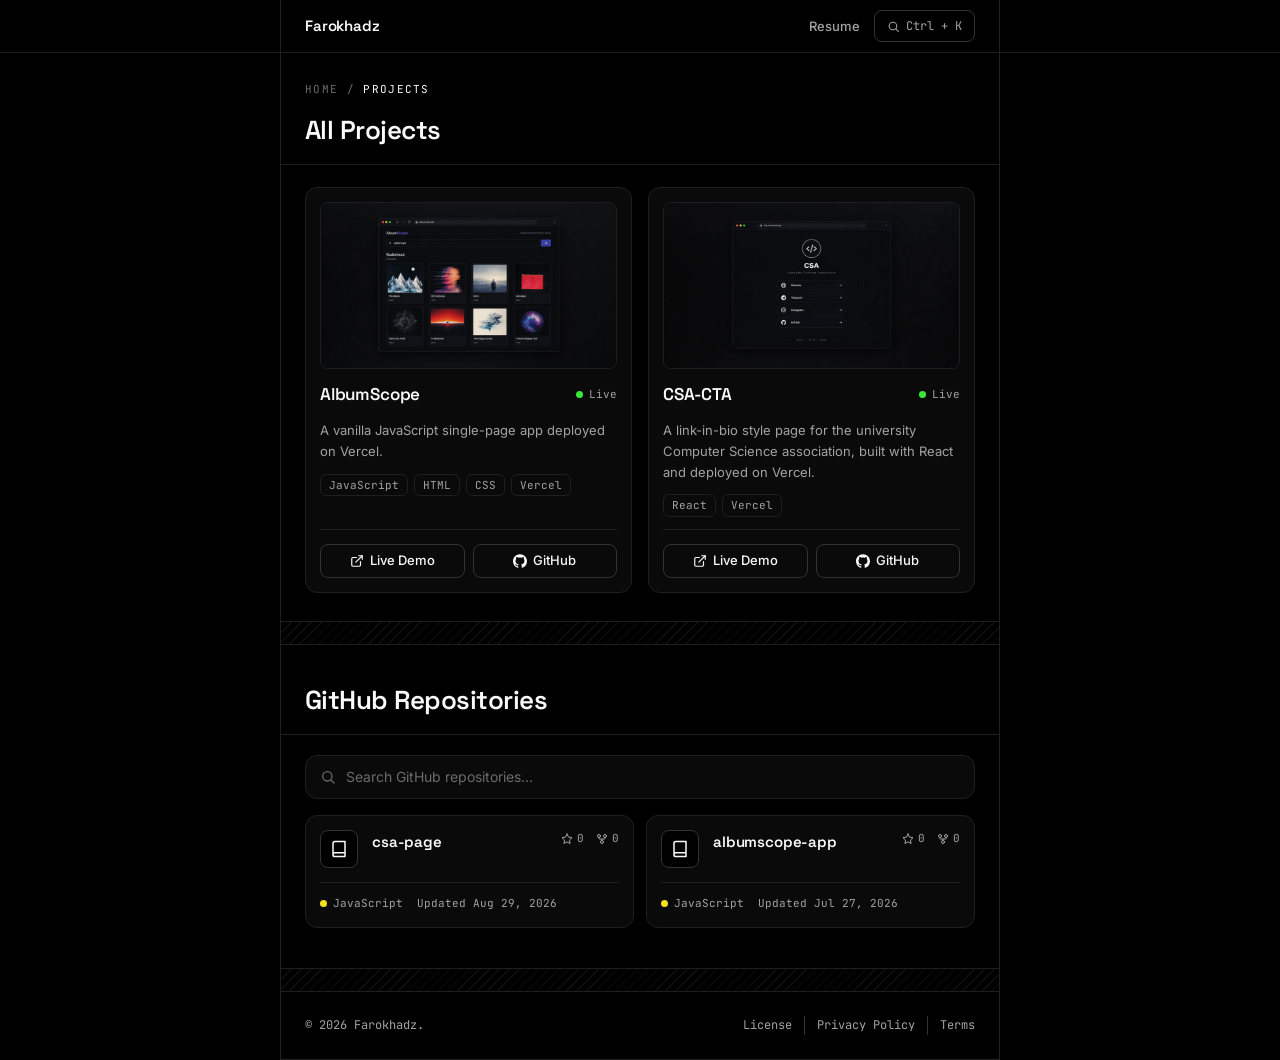
==== commit f9fbfeb3: "content: standardize site name to Farokhadz" ====
--- a/projects.html
+++ b/projects.html
@@ -3,8 +3,19 @@
   <head>
     <meta charset="UTF-8" />
     <meta name="viewport" content="width=device-width, initial-scale=1.0" />
-    <meta name="description" content="Projects built by Farrokhadz." />
+    <meta name="description" content="Projects built by Farokhadz." />
     <title>Projects</title>
+    <link rel="icon" type="image/png" href="images/favicon.png" />
+    <link rel="apple-touch-icon" href="images/favicon.png" />
+    <meta property="og:type" content="website" />
+    <meta property="og:title" content="Projects" />
+    <meta property="og:description" content="Projects built by Farokhadz." />
+    <meta property="og:url" content="https://www.farokhadz.ir/projects.html" />
+    <meta property="og:image" content="https://www.farokhadz.ir/images/og-image.png" />
+    <meta property="og:image:width" content="1200" />
+    <meta property="og:image:height" content="630" />
+    <meta name="twitter:image" content="https://www.farokhadz.ir/images/og-image.png" />
+    <meta name="twitter:card" content="summary_large_image" />
     <link rel="preconnect" href="https://fonts.googleapis.com" />
     <link rel="preconnect" href="https://fonts.gstatic.com" crossorigin />
     <link
@@ -17,11 +28,11 @@
     <header class="topbar">
       <div class="container topbar-inner">
         <a href="index.html" class="logo" aria-label="Aarab home">
-          <span>Farrokhadz</span>
+          <span>Farokhadz</span>
         </a>
         <div class="topbar-actions">
           <a href="resume.html" class="topbar-link">Resume</a>
-          <span class="tag search-badge">
+          <button type="button" class="tag search-badge" id="search-btn">
             <svg
               width="12"
               height="12"
@@ -37,7 +48,8 @@
               <path d="M21 21l-4.35-4.35" />
             </svg>
             Ctrl + K
-          </span>
+          </button>
+          <button type="button" class="menu-btn" id="menu-btn" aria-label="Open menu" aria-expanded="false"><svg viewBox="0 0 24 24" fill="none" stroke="currentColor" stroke-width="2" stroke-linecap="round" stroke-linejoin="round" aria-hidden="true"><line x1="3" y1="6" x2="21" y2="6" /><line x1="3" y1="12" x2="21" y2="12" /><line x1="3" y1="18" x2="21" y2="18" /></svg></button>
         </div>
       </div>
     </header>
@@ -51,7 +63,7 @@
           <h1 class="section-title">All Projects</h1>
         </div>
         <div class="projects-grid">
-          <article class="card project-card">
+          <article id="albumscope" class="card project-card">
             <img
               class="thumb project-thumb"
               src="images/AlbumScope.webp"
@@ -114,7 +126,7 @@
               >
             </div>
           </article>
-          <article class="card project-card">
+          <article id="csa-cta" class="card project-card">
             <img
               class="thumb project-thumb"
               src="images/Csa.webp"
@@ -347,7 +359,7 @@
     </main>
     <footer class="container footer">
       <div class="footer-bar">
-        <p>&copy; 2026 Farrokhadz.</p>
+        <p>&copy; 2026 Farokhadz.</p>
         <nav class="footer-links" aria-label="Footer">
           <a
             href="https://github.com/Farrokhadz/Portfolio/blob/main/LICENSE"
@@ -378,5 +390,6 @@
         empty.hidden = visible > 0;
       });
     </script>
+    <script src="nav.js" defer></script>
   </body>
 </html>
--- a/style.css
+++ b/style.css
@@ -512,7 +512,7 @@
 .about-list {
   display: flex;
   flex-direction: column;
-  gap: 20px;
+  gap: 10px;
   margin-top: 20px;
   padding-left: 22px;
   list-style: disc;
@@ -543,7 +543,7 @@
   }
 
   .about-list {
-    gap: 22px;
+    gap: 12px;
     margin-top: 22px;
     font-size: 18px;
   }
@@ -552,7 +552,7 @@
 .skill-groups {
   display: flex;
   flex-direction: column;
-  gap: 20px;
+  gap: 10px;
   margin-top: 20px;
 }
 
@@ -568,27 +568,21 @@
 }
 
 .chips {
-  display: flex;
-  flex-wrap: wrap;
-  align-items: center;
+  display: grid;
+  grid-template-columns: 1fr 1fr;
   gap: 10px;
 }
 
 .chip {
-  display: inline-flex;
+  display: flex;
   align-items: center;
   gap: 10px;
-  padding: 6px 16px 6px 6px;
+  padding: 8px;
   background: var(--surface);
   border: 1px solid var(--border);
-  border-radius: 999px;
-  color: var(--text);
-  font-size: 14px;
-  font-weight: 500;
-  line-height: 1.2;
-  transition:
-    background 0.15s,
-    border-color 0.15s;
+  border-radius: var(--radius-lg);
+  color: var(--text);
+  transition: background 0.15s, border-color 0.15s;
 }
 
 .chip:hover {
@@ -600,16 +594,36 @@
   display: grid;
   place-items: center;
   flex-shrink: 0;
-  width: 30px;
-  height: 30px;
-  background: var(--bg);
+  width: 46px;
+  height: 46px;
+  background: repeating-linear-gradient(135deg, rgba(255, 255, 255, 0.06) 0 1px, transparent 1px 7px), var(--surface-2);
   border: 1px solid var(--border);
-  border-radius: 50%;
+  border-radius: var(--radius-sm);
 }
 
 .chip-icon svg {
-  width: 16px;
-  height: 16px;
+  width: 26px;
+  height: 26px;
+}
+
+.chip-text {
+  display: flex;
+  flex-direction: column;
+  min-width: 0;
+}
+
+.chip-name {
+  font-size: 14px;
+  font-weight: 600;
+  line-height: 1.3;
+}
+
+.chips .status {
+  justify-content: center;
+  min-height: 64px;
+  padding: 8px;
+  border: 1px dashed var(--border-strong);
+  border-radius: var(--radius-lg);
 }
 
 .skill-group .label {
@@ -1009,6 +1023,12 @@
 }
 
 @media (min-width: 768px) {
+  .chips {
+    grid-template-columns: repeat(3, 1fr);
+  }
+}
+
+@media (min-width: 768px) {
   #contact {
     padding: 28px 24px;
   }
@@ -1146,3 +1166,288 @@
     height: 860px;
   }
 }
+
+.honeypot {
+  position: absolute;
+  left: -9999px;
+  width: 1px;
+  height: 1px;
+  opacity: 0;
+}
+
+.btn:disabled {
+  opacity: 0.6;
+  cursor: not-allowed;
+}
+
+.form-note.is-success {
+  display: flex;
+  align-items: center;
+  gap: 8px;
+  font-size: 12px;
+  font-weight: 500;
+  color: #22c55e;
+}
+
+.form-note.is-success svg {
+  flex-shrink: 0;
+  width: 16px;
+  height: 16px;
+}
+
+section[id],
+article[id] {
+  scroll-margin-top: 68px;
+}
+
+.menu-btn {
+  display: none;
+  align-items: center;
+  justify-content: center;
+  width: 36px;
+  height: 36px;
+  border: 1px solid var(--border-strong);
+  border-radius: var(--radius-sm);
+  color: var(--text);
+  transition: background 0.15s;
+}
+
+.menu-btn:hover {
+  background: var(--surface-2);
+}
+
+.menu-btn svg {
+  width: 18px;
+  height: 18px;
+}
+
+.overlay {
+  position: fixed;
+  inset: 0;
+  z-index: 100;
+  background: rgba(0, 0, 0, 0.65);
+  opacity: 0;
+  visibility: hidden;
+  transition: opacity 0.2s, visibility 0.2s;
+}
+
+.overlay.is-open {
+  opacity: 1;
+  visibility: visible;
+}
+
+.palette {
+  position: absolute;
+  top: 12vh;
+  left: 50%;
+  display: flex;
+  flex-direction: column;
+  width: min(560px, calc(100vw - 24px));
+  max-height: 70vh;
+  overflow: hidden;
+  background: var(--surface-2);
+  border: 1px solid var(--border-strong);
+  border-radius: var(--radius-lg);
+  transform: translateX(-50%);
+}
+
+.palette-search {
+  display: flex;
+  align-items: center;
+  gap: 10px;
+  padding: 14px 16px;
+  border-bottom: 1px solid var(--border);
+  color: var(--subtle);
+}
+
+.palette-search svg {
+  flex-shrink: 0;
+  width: 16px;
+  height: 16px;
+}
+
+.palette-input {
+  flex: 1;
+  min-width: 0;
+  background: transparent;
+  border: 0;
+  outline: 0;
+  color: var(--text);
+  font-size: 15px;
+}
+
+.palette-input::placeholder {
+  color: var(--subtle);
+}
+
+.palette-list {
+  overflow-y: auto;
+  padding: 6px 8px 10px;
+}
+
+.palette-group {
+  padding: 14px 8px 6px;
+  font-size: 12px;
+  font-weight: 600;
+  color: var(--subtle);
+}
+
+.palette-group[hidden],
+.palette-item[hidden],
+.palette-empty[hidden] {
+  display: none;
+}
+
+.palette-item {
+  display: flex;
+  align-items: center;
+  gap: 10px;
+  width: 100%;
+  padding: 9px 8px;
+  border-radius: var(--radius-sm);
+  color: var(--text);
+  font-size: 14px;
+  font-weight: 500;
+  text-align: left;
+}
+
+.palette-item[aria-selected="true"] {
+  background: #262626;
+}
+
+.palette-item svg {
+  flex-shrink: 0;
+  width: 16px;
+  height: 16px;
+  color: var(--muted);
+}
+
+.nav-prefix {
+  font-weight: 400;
+  color: var(--muted);
+}
+
+.nav-sep {
+  color: var(--text);
+}
+
+.palette-empty {
+  padding: 20px 8px;
+  font-size: 13px;
+  text-align: center;
+  color: var(--subtle);
+}
+
+.drawer {
+  position: absolute;
+  top: 0;
+  right: 0;
+  bottom: 0;
+  display: flex;
+  flex-direction: column;
+  width: min(320px, 85vw);
+  overflow-y: auto;
+  background: var(--surface-2);
+  border-left: 1px solid var(--border-strong);
+  transform: translateX(100%);
+  transition: transform 0.2s;
+}
+
+.overlay.is-open .drawer {
+  transform: none;
+}
+
+.drawer-head {
+  display: flex;
+  align-items: center;
+  justify-content: space-between;
+  padding: 16px 16px 12px 20px;
+}
+
+.drawer-title {
+  font-family: var(--font-display);
+  font-weight: 600;
+  font-size: 18px;
+  letter-spacing: -0.01em;
+  color: var(--text);
+}
+
+.drawer-close {
+  display: grid;
+  place-items: center;
+  width: 32px;
+  height: 32px;
+  border-radius: var(--radius-sm);
+  color: var(--muted);
+  transition: background 0.15s, color 0.15s;
+}
+
+.drawer-close:hover {
+  background: #262626;
+  color: var(--text);
+}
+
+.drawer-close svg {
+  width: 16px;
+  height: 16px;
+}
+
+.drawer-nav {
+  display: flex;
+  flex-direction: column;
+  gap: 2px;
+  padding: 4px 12px 24px;
+}
+
+.drawer-link {
+  display: flex;
+  align-items: center;
+  gap: 12px;
+  padding: 11px 12px;
+  border-radius: var(--radius-sm);
+  color: var(--muted);
+  font-size: 15px;
+  font-weight: 500;
+  transition: background 0.15s, color 0.15s;
+}
+
+.drawer-link:hover,
+.drawer-link.is-active {
+  background: #262626;
+  color: var(--text);
+}
+
+.drawer-link svg {
+  flex-shrink: 0;
+  width: 18px;
+  height: 18px;
+}
+
+.drawer-divider {
+  height: 1px;
+  margin: 12px 0 14px;
+  background: var(--border);
+}
+
+.drawer-label {
+  padding: 0 12px 8px;
+  font-weight: 700;
+}
+
+@media (max-width: 767px) {
+  .topbar-actions .topbar-link,
+  .topbar-actions .search-badge {
+    display: none;
+  }
+
+  .menu-btn {
+    display: inline-flex;
+  }
+}
+
+@media (prefers-reduced-motion: reduce) {
+  .overlay,
+  .drawer {
+    transition: none;
+  }
+}
